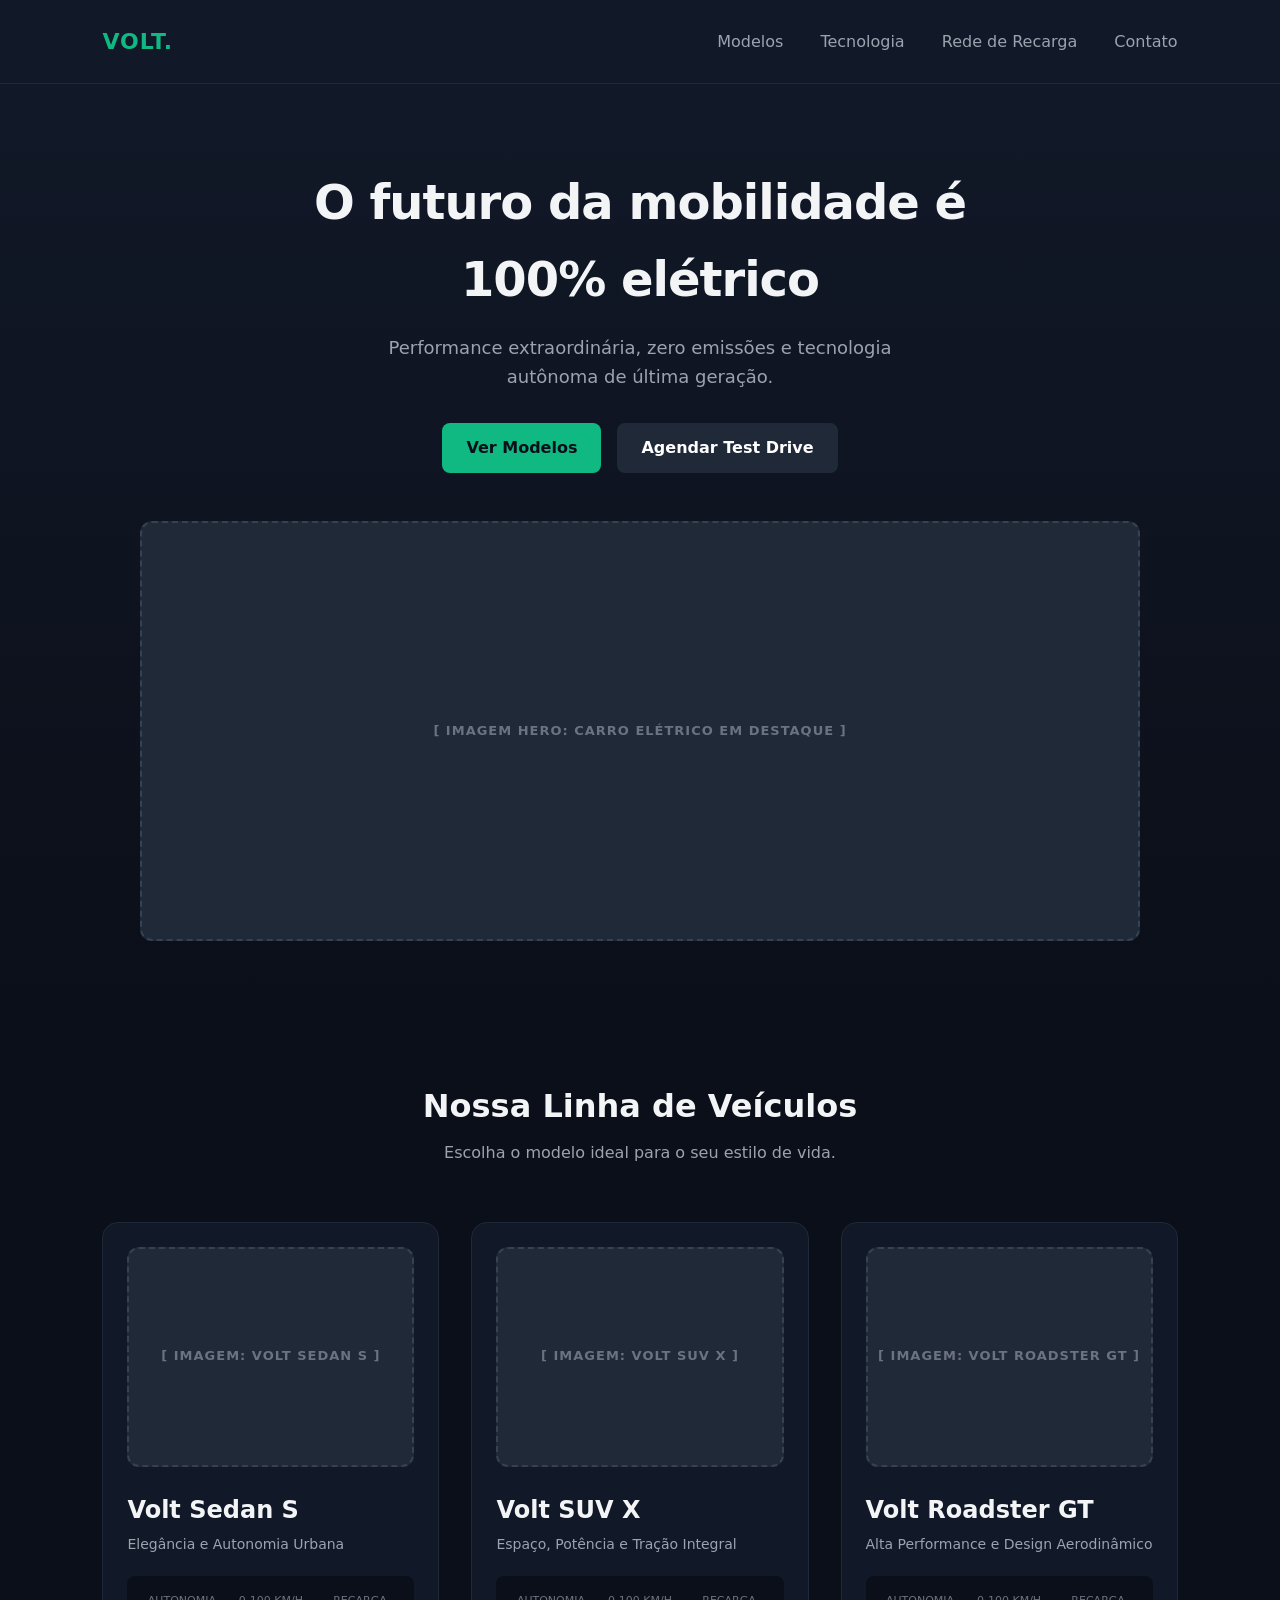
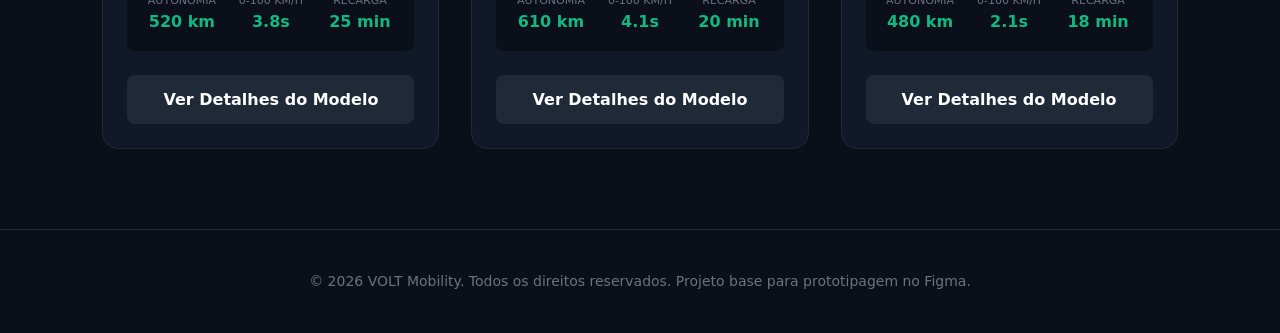
==== index.html @ c81f4721 "Create index.html" ====
<!DOCTYPE html>
<html lang="pt-BR">
<head>
    <meta charset="UTF-8">
    <meta name="viewport" content="width=device-width, initial-scale=1.0">
    <title>Volt Mobility - O Futuro Elétrico</title>
    <style>
        * { margin: 0; padding: 0; box-sizing: border-box; font-family: 'Inter', system-ui, -apple-system, sans-serif; }
        body { background-color: #0b0f19; color: #f3f4f6; line-height: 1.6; }

        /* Header & Nav */
        header { display: flex; justify-content: space-between; align-items: center; padding: 24px 8%; background: #111827; border-bottom: 1px solid #1f2937; position: sticky; top: 0; z-index: 100; }
        .logo { font-size: 22px; font-weight: 800; color: #10b981; letter-spacing: 1px; }
        nav a { color: #9ca3af; text-decoration: none; margin-left: 32px; font-weight: 500; transition: color 0.2s; }
        nav a:hover { color: #ffffff; }

        /* Hero Section */
        .hero { display: flex; flex-direction: column; align-items: center; text-align: center; padding: 80px 8% 60px; background: linear-gradient(180deg, #111827 0%, #0b0f19 100%); }
        .hero h1 { font-size: 48px; font-weight: 800; max-width: 800px; margin-bottom: 16px; letter-spacing: -1px; }
        .hero p { color: #9ca3af; font-size: 18px; max-width: 580px; margin-bottom: 32px; }
        .hero-actions { display: flex; gap: 16px; margin-bottom: 48px; }
        
        /* Image Placeholders */
        .img-placeholder { background: #1f2937; border: 2px dashed #374151; border-radius: 12px; display: flex; align-items: center; justify-content: center; color: #6b7280; font-weight: 600; text-transform: uppercase; letter-spacing: 1px; font-size: 13px; }
        .hero-img-placeholder { width: 100%; max-width: 1000px; height: 420px; }

        /* Model Grid Section */
        .models-section { padding: 80px 8%; }
        .section-header { text-align: center; margin-bottom: 56px; }
        .section-header h2 { font-size: 32px; font-weight: 700; margin-bottom: 8px; }
        .section-header p { color: #9ca3af; }

        .grid-models { display: grid; grid-template-columns: repeat(auto-fit, minmax(320px, 1fr)); gap: 32px; }
        .card { background: #111827; border: 1px solid #1f2937; border-radius: 16px; padding: 24px; display: flex; flex-direction: column; }
        .card-img-placeholder { width: 100%; height: 220px; margin-bottom: 24px; }
        .card h3 { font-size: 24px; font-weight: 700; margin-bottom: 4px; }
        .card .subtitle { color: #9ca3af; font-size: 14px; margin-bottom: 20px; }

        /* Specs Breakdown */
        .specs-grid { display: grid; grid-template-columns: repeat(3, 1fr); gap: 12px; background: #0b0f19; padding: 16px; border-radius: 8px; margin-bottom: 24px; text-align: center; }
        .spec-item span { display: block; font-size: 11px; color: #6b7280; text-transform: uppercase; }
        .spec-item strong { font-size: 16px; color: #10b981; }

        /* Buttons & Actions */
        .btn { display: inline-flex; align-items: center; justify-content: center; padding: 12px 24px; border-radius: 8px; font-weight: 600; text-decoration: none; transition: 0.2s; cursor: pointer; border: none; }
        .btn-primary { background: #10b981; color: #0b0f19; }
        .btn-primary:hover { background: #059669; }
        .btn-secondary { background: #1f2937; color: #ffffff; }
        .btn-secondary:hover { background: #374151; }
        .btn-card { width: 100%; margin-top: auto; }

        /* Footer */
        footer { border-top: 1px solid #1f2937; padding: 40px 8%; text-align: center; color: #6b7280; font-size: 14px; }
    </style>
</head>
<body>

    <header>
        <div class="logo">VOLT.</div>
        <nav>
            <a href="#modelos">Modelos</a>
            <a href="#tecnologia">Tecnologia</a>
            <a href="#recarga">Rede de Recarga</a>
            <a href="#contato">Contato</a>
        </nav>
    </header>

    <section class="hero">
        <h1>O futuro da mobilidade é 100% elétrico</h1>
        <p>Performance extraordinária, zero emissões e tecnologia autônoma de última geração.</p>
        <div class="hero-actions">
            <a href="#modelos" class="btn btn-primary">Ver Modelos</a>
            <a href="#" class="btn btn-secondary">Agendar Test Drive</a>
        </div>
        
        <div class="img-placeholder hero-img-placeholder">
            [ Imagem Hero: Carro Elétrico em Destaque ]
        </div>
    </section>

    <section class="models-section" id="modelos">
        <div class="section-header">
            <h2>Nossa Linha de Veículos</h2>
            <p>Escolha o modelo ideal para o seu estilo de vida.</p>
        </div>

        <div class="grid-models">
            
            <article class="card">
                <div class="img-placeholder card-img-placeholder">
                    [ Imagem: Volt Sedan S ]
                </div>
                <h3>Volt Sedan S</h3>
                <p class="subtitle">Elegância e Autonomia Urbana</p>
                
                <div class="specs-grid">
                    <div class="spec-item">
                        <span>Autonomia</span>
                        <strong>520 km</strong>
                    </div>
                    <div class="spec-item">
                        <span>0-100 km/h</span>
                        <strong>3.8s</strong>
                    </div>
                    <div class="spec-item">
                        <span>Recarga</span>
                        <strong>25 min</strong>
                    </div>
                </div>

                <a href="/modelo-sedan-s.html" class="btn btn-secondary btn-card">Ver Detalhes do Modelo</a>
            </article>

            <article class="card">
                <div class="img-placeholder card-img-placeholder">
                    [ Imagem: Volt SUV X ]
                </div>
                <h3>Volt SUV X</h3>
                <p class="subtitle">Espaço, Potência e Tração Integral</p>
                
                <div class="specs-grid">
                    <div class="spec-item">
                        <span>Autonomia</span>
                        <strong>610 km</strong>
                    </div>
                    <div class="spec-item">
                        <span>0-100 km/h</span>
                        <strong>4.1s</strong>
                    </div>
                    <div class="spec-item">
                        <span>Recarga</span>
                        <strong>20 min</strong>
                    </div>
                </div>

                <a href="/modelo-suv-x.html" class="btn btn-secondary btn-card">Ver Detalhes do Modelo</a>
            </article>

            <article class="card">
                <div class="img-placeholder card-img-placeholder">
                    [ Imagem: Volt Roadster GT ]
                </div>
                <h3>Volt Roadster GT</h3>
                <p class="subtitle">Alta Performance e Design Aerodinâmico</p>
                
                <div class="specs-grid">
                    <div class="spec-item">
                        <span>Autonomia</span>
                        <strong>480 km</strong>
                    </div>
                    <div class="spec-item">
                        <span>0-100 km/h</span>
                        <strong>2.1s</strong>
                    </div>
                    <div class="spec-item">
                        <span>Recarga</span>
                        <strong>18 min</strong>
                    </div>
                </div>

                <a href="/modelo-roadster-gt.html" class="btn btn-secondary btn-card">Ver Detalhes do Modelo</a>
            </article>

        </div>
    </section>

    <footer>
        <p>&copy; 2026 VOLT Mobility. Todos os direitos reservados. Projeto base para prototipagem no Figma.</p>
    </footer>

</body>
</html>
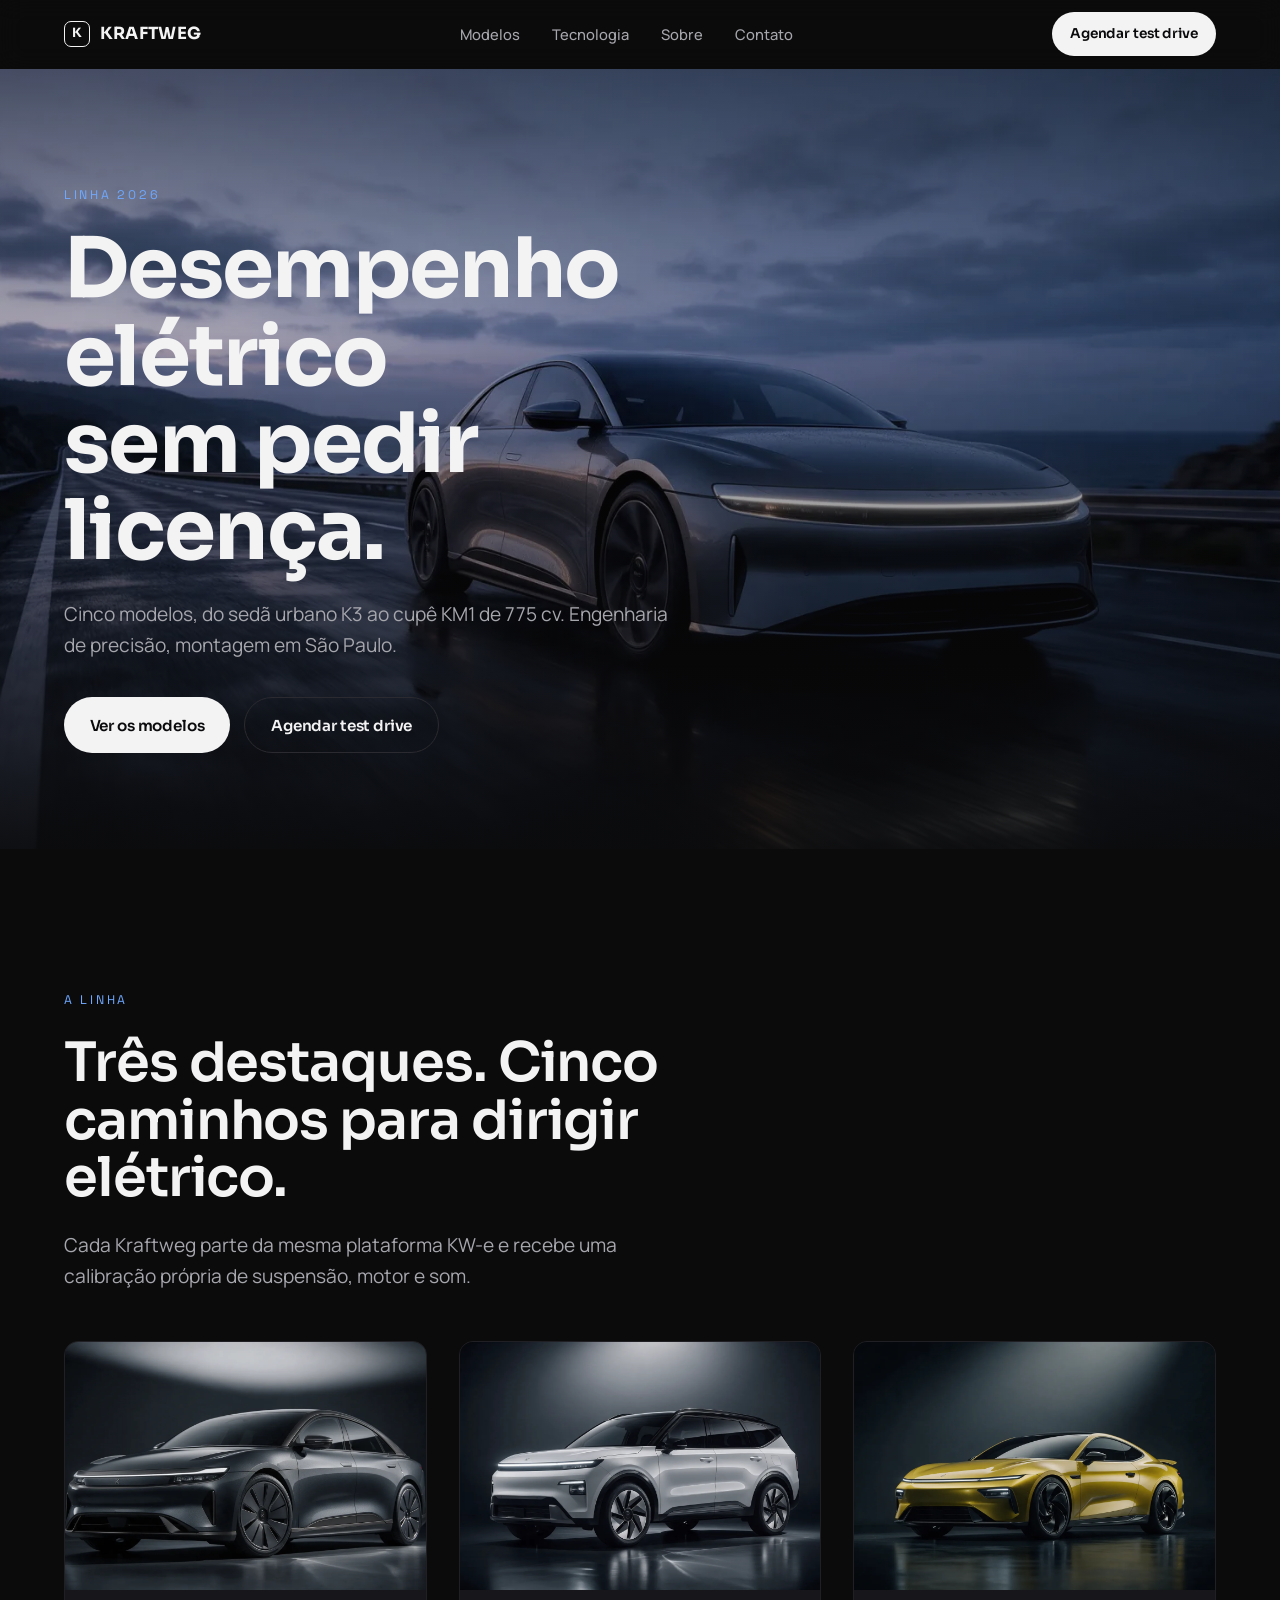
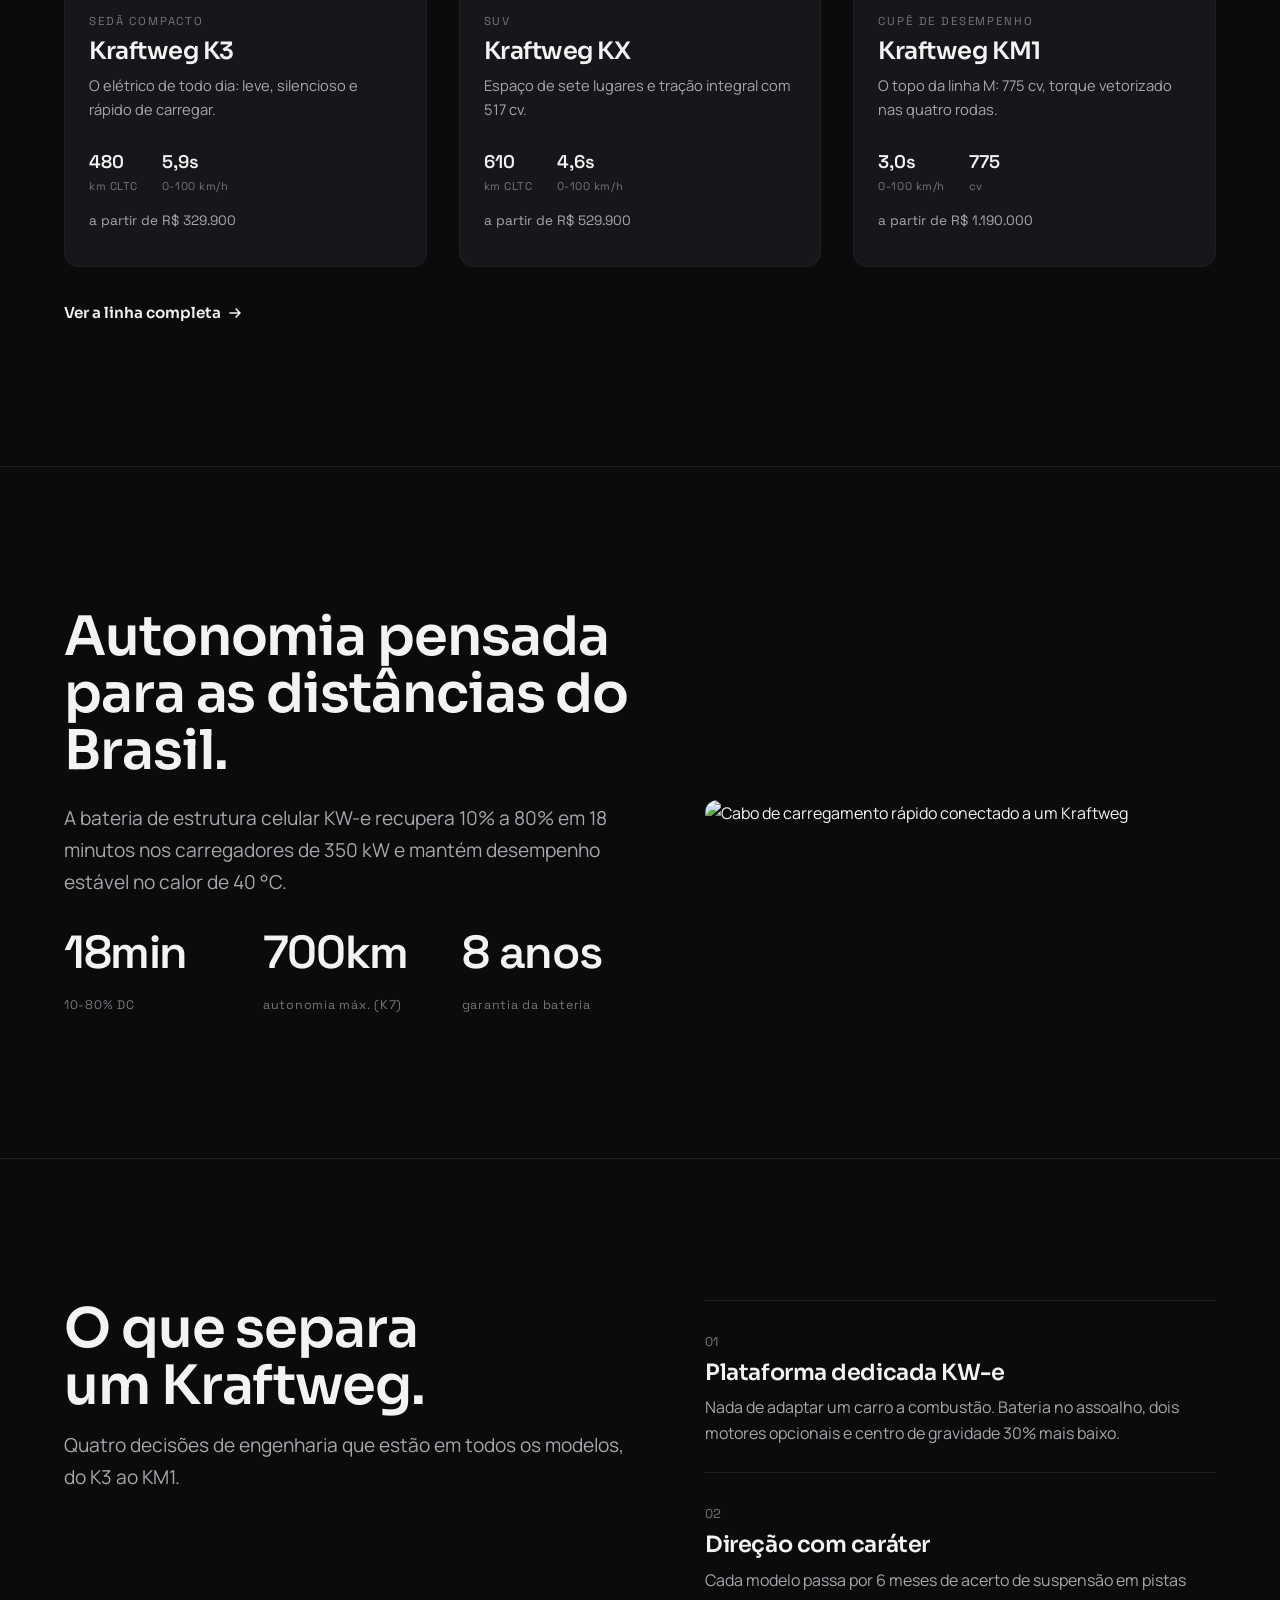
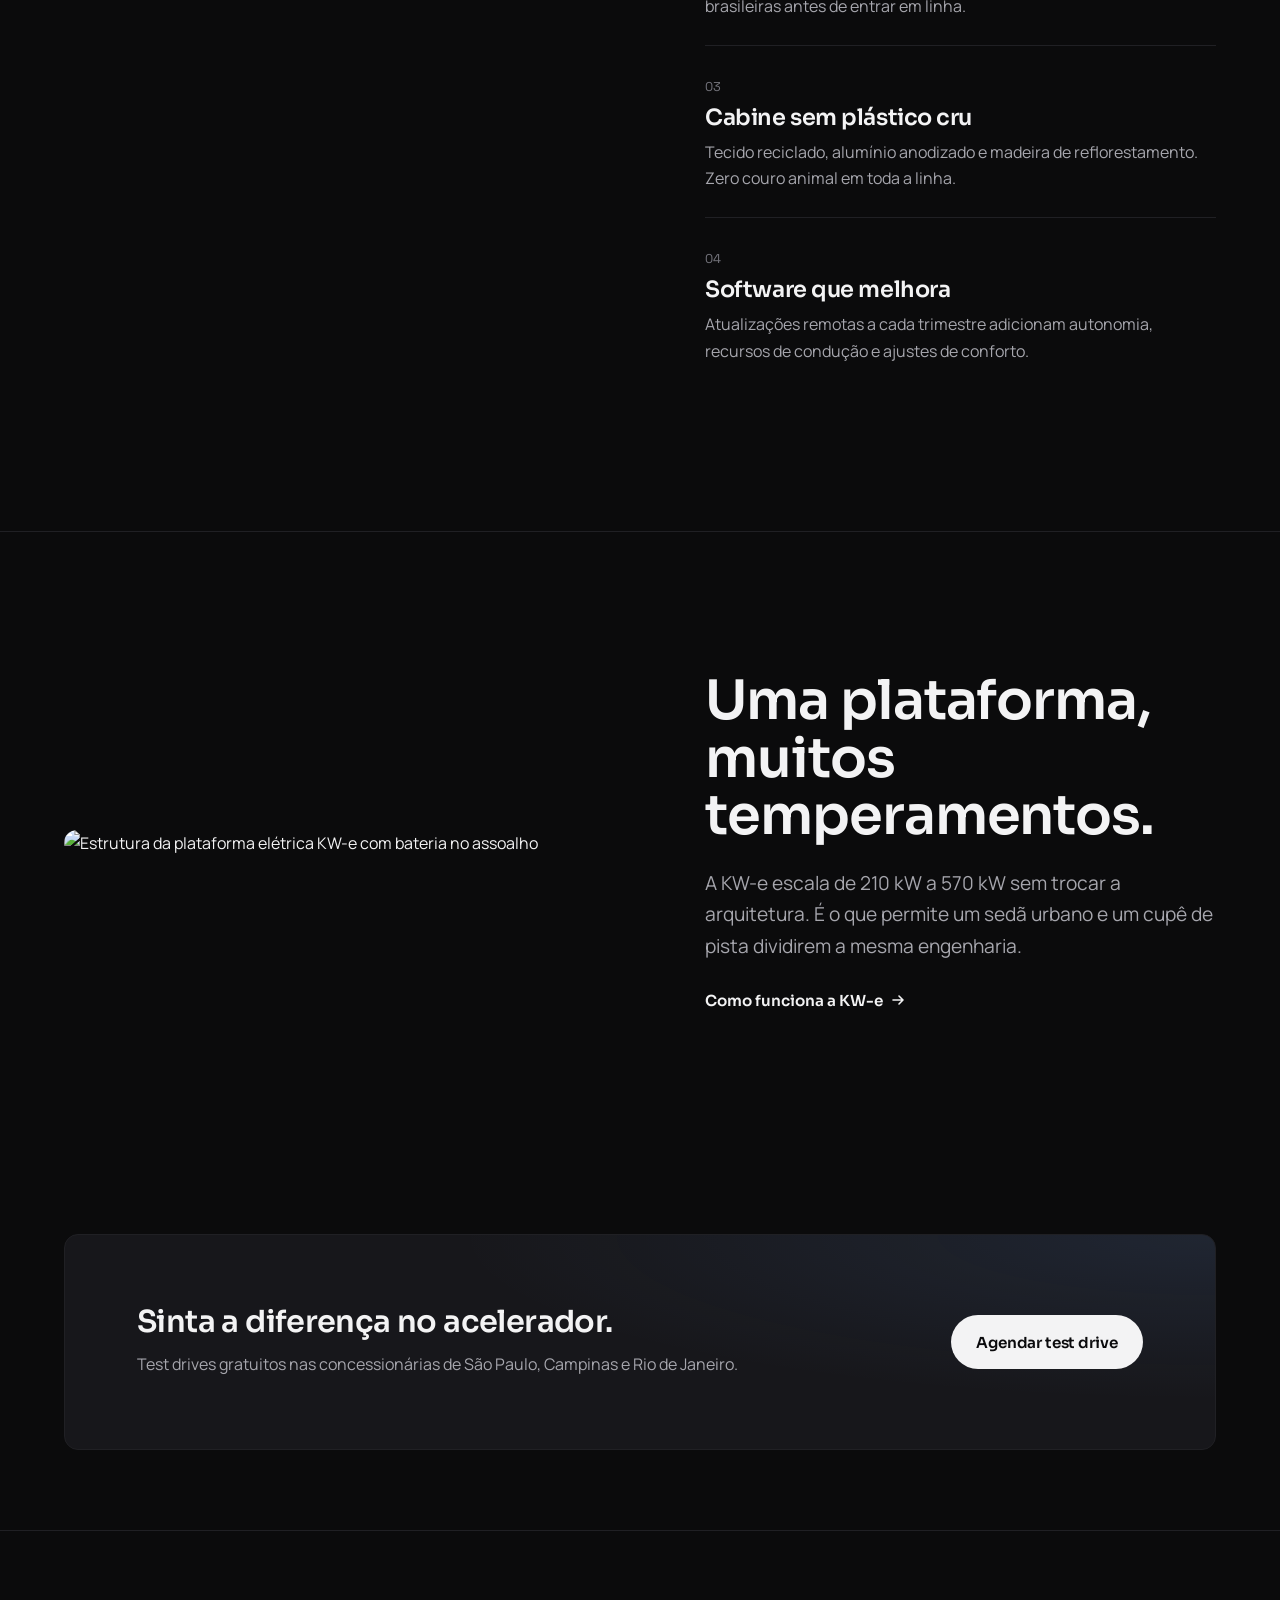
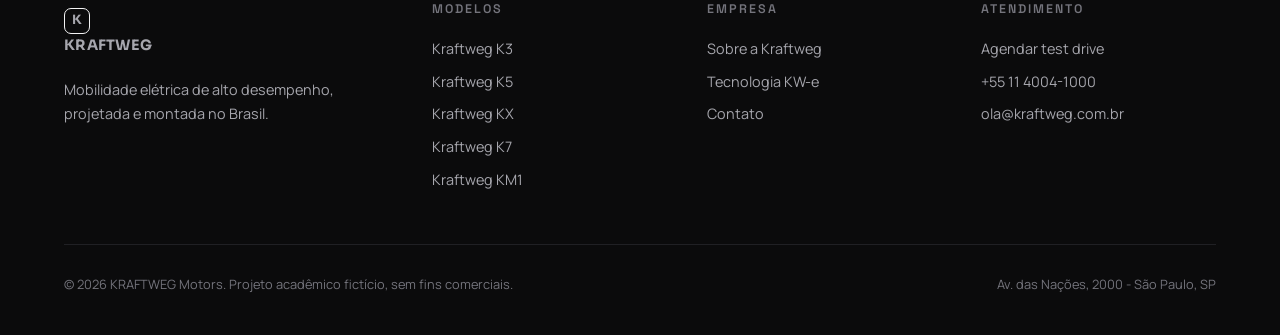
==== commit b06d52ba: "Add files via upload" ====
--- a/index.html
+++ b/index.html
@@ -1,172 +1,253 @@
-<!DOCTYPE html>
+<!doctype html>
 <html lang="pt-BR">
 <head>
-    <meta charset="UTF-8">
-    <meta name="viewport" content="width=device-width, initial-scale=1.0">
-    <title>Volt Mobility - O Futuro Elétrico</title>
-    <style>
-        * { margin: 0; padding: 0; box-sizing: border-box; font-family: 'Inter', system-ui, -apple-system, sans-serif; }
-        body { background-color: #0b0f19; color: #f3f4f6; line-height: 1.6; }
-
-        /* Header & Nav */
-        header { display: flex; justify-content: space-between; align-items: center; padding: 24px 8%; background: #111827; border-bottom: 1px solid #1f2937; position: sticky; top: 0; z-index: 100; }
-        .logo { font-size: 22px; font-weight: 800; color: #10b981; letter-spacing: 1px; }
-        nav a { color: #9ca3af; text-decoration: none; margin-left: 32px; font-weight: 500; transition: color 0.2s; }
-        nav a:hover { color: #ffffff; }
-
-        /* Hero Section */
-        .hero { display: flex; flex-direction: column; align-items: center; text-align: center; padding: 80px 8% 60px; background: linear-gradient(180deg, #111827 0%, #0b0f19 100%); }
-        .hero h1 { font-size: 48px; font-weight: 800; max-width: 800px; margin-bottom: 16px; letter-spacing: -1px; }
-        .hero p { color: #9ca3af; font-size: 18px; max-width: 580px; margin-bottom: 32px; }
-        .hero-actions { display: flex; gap: 16px; margin-bottom: 48px; }
-        
-        /* Image Placeholders */
-        .img-placeholder { background: #1f2937; border: 2px dashed #374151; border-radius: 12px; display: flex; align-items: center; justify-content: center; color: #6b7280; font-weight: 600; text-transform: uppercase; letter-spacing: 1px; font-size: 13px; }
-        .hero-img-placeholder { width: 100%; max-width: 1000px; height: 420px; }
-
-        /* Model Grid Section */
-        .models-section { padding: 80px 8%; }
-        .section-header { text-align: center; margin-bottom: 56px; }
-        .section-header h2 { font-size: 32px; font-weight: 700; margin-bottom: 8px; }
-        .section-header p { color: #9ca3af; }
-
-        .grid-models { display: grid; grid-template-columns: repeat(auto-fit, minmax(320px, 1fr)); gap: 32px; }
-        .card { background: #111827; border: 1px solid #1f2937; border-radius: 16px; padding: 24px; display: flex; flex-direction: column; }
-        .card-img-placeholder { width: 100%; height: 220px; margin-bottom: 24px; }
-        .card h3 { font-size: 24px; font-weight: 700; margin-bottom: 4px; }
-        .card .subtitle { color: #9ca3af; font-size: 14px; margin-bottom: 20px; }
-
-        /* Specs Breakdown */
-        .specs-grid { display: grid; grid-template-columns: repeat(3, 1fr); gap: 12px; background: #0b0f19; padding: 16px; border-radius: 8px; margin-bottom: 24px; text-align: center; }
-        .spec-item span { display: block; font-size: 11px; color: #6b7280; text-transform: uppercase; }
-        .spec-item strong { font-size: 16px; color: #10b981; }
-
-        /* Buttons & Actions */
-        .btn { display: inline-flex; align-items: center; justify-content: center; padding: 12px 24px; border-radius: 8px; font-weight: 600; text-decoration: none; transition: 0.2s; cursor: pointer; border: none; }
-        .btn-primary { background: #10b981; color: #0b0f19; }
-        .btn-primary:hover { background: #059669; }
-        .btn-secondary { background: #1f2937; color: #ffffff; }
-        .btn-secondary:hover { background: #374151; }
-        .btn-card { width: 100%; margin-top: auto; }
-
-        /* Footer */
-        footer { border-top: 1px solid #1f2937; padding: 40px 8%; text-align: center; color: #6b7280; font-size: 14px; }
-    </style>
+<meta charset="utf-8">
+<meta name="viewport" content="width=device-width, initial-scale=1">
+<title>KRAFTWEG: carros elétricos de alto desempenho</title>
+<meta name="description" content="KRAFTWEG Motors: cinco modelos elétricos, do sedã urbano K3 ao cupê KM1 de 775 cv. Engenharia de precisão, montagem em São Paulo.">
+<link rel="preconnect" href="https://fonts.googleapis.com">
+<link rel="preconnect" href="https://fonts.gstatic.com" crossorigin>
+<link href="https://fonts.googleapis.com/css2?family=Sora:wght@400;600;700&family=Manrope:wght@400;500;600&family=Space+Grotesk:wght@400;500;600&display=swap" rel="stylesheet">
+<link rel="icon" type="image/svg+xml" href="assets/img/favicon.svg">
+<link rel="stylesheet" href="assets/css/style.css">
 </head>
 <body>
-
-    <header>
-        <div class="logo">VOLT.</div>
-        <nav>
-            <a href="#modelos">Modelos</a>
-            <a href="#tecnologia">Tecnologia</a>
-            <a href="#recarga">Rede de Recarga</a>
-            <a href="#contato">Contato</a>
-        </nav>
-    </header>
-
-    <section class="hero">
-        <h1>O futuro da mobilidade é 100% elétrico</h1>
-        <p>Performance extraordinária, zero emissões e tecnologia autônoma de última geração.</p>
-        <div class="hero-actions">
-            <a href="#modelos" class="btn btn-primary">Ver Modelos</a>
-            <a href="#" class="btn btn-secondary">Agendar Test Drive</a>
-        </div>
-        
-        <div class="img-placeholder hero-img-placeholder">
-            [ Imagem Hero: Carro Elétrico em Destaque ]
-        </div>
-    </section>
-
-    <section class="models-section" id="modelos">
-        <div class="section-header">
-            <h2>Nossa Linha de Veículos</h2>
-            <p>Escolha o modelo ideal para o seu estilo de vida.</p>
-        </div>
-
-        <div class="grid-models">
-            
-            <article class="card">
-                <div class="img-placeholder card-img-placeholder">
-                    [ Imagem: Volt Sedan S ]
-                </div>
-                <h3>Volt Sedan S</h3>
-                <p class="subtitle">Elegância e Autonomia Urbana</p>
-                
-                <div class="specs-grid">
-                    <div class="spec-item">
-                        <span>Autonomia</span>
-                        <strong>520 km</strong>
-                    </div>
-                    <div class="spec-item">
-                        <span>0-100 km/h</span>
-                        <strong>3.8s</strong>
-                    </div>
-                    <div class="spec-item">
-                        <span>Recarga</span>
-                        <strong>25 min</strong>
-                    </div>
-                </div>
-
-                <a href="/modelo-sedan-s.html" class="btn btn-secondary btn-card">Ver Detalhes do Modelo</a>
-            </article>
-
-            <article class="card">
-                <div class="img-placeholder card-img-placeholder">
-                    [ Imagem: Volt SUV X ]
-                </div>
-                <h3>Volt SUV X</h3>
-                <p class="subtitle">Espaço, Potência e Tração Integral</p>
-                
-                <div class="specs-grid">
-                    <div class="spec-item">
-                        <span>Autonomia</span>
-                        <strong>610 km</strong>
-                    </div>
-                    <div class="spec-item">
-                        <span>0-100 km/h</span>
-                        <strong>4.1s</strong>
-                    </div>
-                    <div class="spec-item">
-                        <span>Recarga</span>
-                        <strong>20 min</strong>
-                    </div>
-                </div>
-
-                <a href="/modelo-suv-x.html" class="btn btn-secondary btn-card">Ver Detalhes do Modelo</a>
-            </article>
-
-            <article class="card">
-                <div class="img-placeholder card-img-placeholder">
-                    [ Imagem: Volt Roadster GT ]
-                </div>
-                <h3>Volt Roadster GT</h3>
-                <p class="subtitle">Alta Performance e Design Aerodinâmico</p>
-                
-                <div class="specs-grid">
-                    <div class="spec-item">
-                        <span>Autonomia</span>
-                        <strong>480 km</strong>
-                    </div>
-                    <div class="spec-item">
-                        <span>0-100 km/h</span>
-                        <strong>2.1s</strong>
-                    </div>
-                    <div class="spec-item">
-                        <span>Recarga</span>
-                        <strong>18 min</strong>
-                    </div>
-                </div>
-
-                <a href="/modelo-roadster-gt.html" class="btn btn-secondary btn-card">Ver Detalhes do Modelo</a>
-            </article>
-
-        </div>
-    </section>
-
-    <footer>
-        <p>&copy; 2026 VOLT Mobility. Todos os direitos reservados. Projeto base para prototipagem no Figma.</p>
-    </footer>
-
+<!-- ================= HEADER ================= -->
+<header class="site-header">
+  <div class="wrap">
+    <nav class="nav" aria-label="Navegação principal">
+      <a class="brand" href="index.html"><span class="brand__mark" aria-hidden="true">K</span> KRAFTWEG</a>
+      <ul class="nav__links" id="nav-links">
+        <li><a href="modelos.html">Modelos</a></li>
+        <li><a href="tecnologia.html">Tecnologia</a></li>
+        <li><a href="sobre.html">Sobre</a></li>
+        <li><a href="contato.html">Contato</a></li>
+      </ul>
+      <div class="nav__actions">
+        <a class="btn btn--primary btn--sm btn--desktop" href="contato.html#test-drive">Agendar test drive</a>
+        <button class="nav__toggle" type="button" aria-label="Abrir menu" aria-expanded="false" aria-controls="nav-links"><span></span></button>
+      </div>
+    </nav>
+  </div>
+</header>
+
+<main>
+<!-- ================= HERO ================= -->
+<!-- TODO imagem: foto do KX ou K7 em estrada ao anoitecer, 3/4 frontal, 1920x1080 -->
+<section class="hero">
+  <div class="hero__media">
+    <img src="assets/img/home-hero.webp" alt="Sedã elétrico KRAFTWEG em uma estrada ao anoitecer">
+  </div>
+  <div class="wrap">
+    <div class="hero__inner">
+      <p class="eyebrow">Linha 2026</p>
+      <h1 class="h-display">Desempenho elétrico<br>sem pedir licença.</h1>
+      <p class="lead">Cinco modelos, do sedã urbano K3 ao cupê KM1 de 775 cv. Engenharia de precisão, montagem em São Paulo.</p>
+      <div class="hero__cta">
+        <a class="btn btn--primary" href="modelos.html">Ver os modelos</a>
+        <a class="btn btn--ghost" href="contato.html#test-drive">Agendar test drive</a>
+      </div>
+    </div>
+  </div>
+</section>
+
+<!-- ================= LINEUP ================= -->
+<section class="section">
+  <div class="wrap">
+    <div class="stack reveal" style="max-width:60ch">
+      <p class="eyebrow">A linha</p>
+      <h2 class="h-section">Três destaques. Cinco caminhos para dirigir elétrico.</h2>
+      <p class="lead">Cada Kraftweg parte da mesma plataforma KW-e e recebe uma calibração própria de suspensão, motor e som.</p>
+    </div>
+
+    <div class="grid grid--3" style="margin-top:3rem">
+      <article class="model-card reveal" data-delay="1">
+        <div class="model-card__media">
+          <!-- TODO imagem: K3 3/4 frontal em estúdio, 900x620 -->
+          <img src="assets/img/k3.webp" alt="Kraftweg K3, sedã compacto elétrico, vista dianteira">
+        </div>
+        <div class="model-card__body">
+          <span class="model-card__cat">Sedã compacto</span>
+          <h3>Kraftweg K3</h3>
+          <p class="muted" style="font-size:0.92rem">O elétrico de todo dia: leve, silencioso e rápido de carregar.</p>
+          <div class="model-card__specs">
+            <div><b>480</b><span>km CLTC</span></div>
+            <div><b>5,9s</b><span>0-100 km/h</span></div>
+          </div>
+          <p class="model-card__price">a partir de R$ 329.900</p>
+          <a class="model-card__link" href="modelo-k3.html" aria-label="Ver detalhes do Kraftweg K3"></a>
+        </div>
+      </article>
+
+      <article class="model-card reveal" data-delay="2">
+        <div class="model-card__media">
+          <!-- TODO imagem: KX 3/4 frontal, SUV, 900x620 -->
+          <img src="assets/img/kx.webp" alt="Kraftweg KX, SUV elétrico, vista dianteira">
+        </div>
+        <div class="model-card__body">
+          <span class="model-card__cat">SUV</span>
+          <h3>Kraftweg KX</h3>
+          <p class="muted" style="font-size:0.92rem">Espaço de sete lugares e tração integral com 517 cv.</p>
+          <div class="model-card__specs">
+            <div><b>610</b><span>km CLTC</span></div>
+            <div><b>4,6s</b><span>0-100 km/h</span></div>
+          </div>
+          <p class="model-card__price">a partir de R$ 529.900</p>
+          <a class="model-card__link" href="modelo-kx.html" aria-label="Ver detalhes do Kraftweg KX"></a>
+        </div>
+      </article>
+
+      <article class="model-card reveal" data-delay="3">
+        <div class="model-card__media">
+          <!-- TODO imagem: KM1 cupê, 3/4 traseiro, 900x620 -->
+          <img src="assets/img/km1.webp" alt="Kraftweg KM1, cupê elétrico de alto desempenho">
+        </div>
+        <div class="model-card__body">
+          <span class="model-card__cat">Cupê de desempenho</span>
+          <h3>Kraftweg KM1</h3>
+          <p class="muted" style="font-size:0.92rem">O topo da linha M: 775 cv, torque vetorizado nas quatro rodas.</p>
+          <div class="model-card__specs">
+            <div><b>3,0s</b><span>0-100 km/h</span></div>
+            <div><b>775</b><span>cv</span></div>
+          </div>
+          <p class="model-card__price">a partir de R$ 1.190.000</p>
+          <a class="model-card__link" href="modelo-km1.html" aria-label="Ver detalhes do Kraftweg KM1"></a>
+        </div>
+      </article>
+    </div>
+
+    <p style="margin-top:2rem" class="reveal">
+      <a class="link-arrow" href="modelos.html">Ver a linha completa
+        <svg width="16" height="16" viewBox="0 0 16 16" fill="none" aria-hidden="true"><path d="M3 8h10M9 4l4 4-4 4" stroke="currentColor" stroke-width="1.6" stroke-linecap="round" stroke-linejoin="round"/></svg>
+      </a>
+    </p>
+  </div>
+</section>
+
+<!-- ================= AUTONOMIA (split) ================= -->
+<section class="section divider">
+  <div class="wrap">
+    <div class="split">
+      <div class="stack reveal">
+        <h2 class="h-section">Autonomia pensada para as distâncias do Brasil.</h2>
+        <p class="lead">A bateria de estrutura celular KW-e recupera 10% a 80% em 18 minutos nos carregadores de 350 kW e mantém desempenho estável no calor de 40 °C.</p>
+        <div class="stat-row" style="margin-top:1rem">
+          <div class="stat"><b>18min</b><span>10-80% DC</span></div>
+          <div class="stat"><b>700km</b><span>autonomia máx. (K7)</span></div>
+          <div class="stat"><b>8 anos</b><span>garantia da bateria</span></div>
+        </div>
+      </div>
+      <div class="split__media reveal" data-delay="1">
+        <!-- TODO imagem: carregador rápido conectado ao carro, detalhe, 1000x1100 -->
+        <img src="https://picsum.photos/seed/kraftweg-charging-detail/1200/900?grayscale" alt="Cabo de carregamento rápido conectado a um Kraftweg" style="border-radius:var(--radius);width:100%">
+      </div>
+    </div>
+  </div>
+</section>
+
+<!-- ================= PILARES ================= -->
+<section class="section divider">
+  <div class="wrap">
+    <div class="split" style="align-items:start">
+      <div class="reveal" style="position:sticky;top:120px">
+        <h2 class="h-section">O que separa<br>um Kraftweg.</h2>
+        <p class="lead" style="margin-top:1rem">Quatro decisões de engenharia que estão em todos os modelos, do K3 ao KM1.</p>
+      </div>
+      <div>
+        <div class="pillar reveal">
+          <span class="pillar__num">01</span>
+          <h3>Plataforma dedicada KW-e</h3>
+          <p class="muted">Nada de adaptar um carro a combustão. Bateria no assoalho, dois motores opcionais e centro de gravidade 30% mais baixo.</p>
+        </div>
+        <div class="pillar reveal">
+          <span class="pillar__num">02</span>
+          <h3>Direção com caráter</h3>
+          <p class="muted">Cada modelo passa por 6 meses de acerto de suspensão em pistas brasileiras antes de entrar em linha.</p>
+        </div>
+        <div class="pillar reveal">
+          <span class="pillar__num">03</span>
+          <h3>Cabine sem plástico cru</h3>
+          <p class="muted">Tecido reciclado, alumínio anodizado e madeira de reflorestamento. Zero couro animal em toda a linha.</p>
+        </div>
+        <div class="pillar reveal">
+          <span class="pillar__num">04</span>
+          <h3>Software que melhora</h3>
+          <p class="muted">Atualizações remotas a cada trimestre adicionam autonomia, recursos de condução e ajustes de conforto.</p>
+        </div>
+      </div>
+    </div>
+  </div>
+</section>
+
+<!-- ================= TECH TEASER ================= -->
+<section class="section divider">
+  <div class="wrap">
+    <div class="split split--reverse">
+      <div class="stack reveal">
+        <h2 class="h-section">Uma plataforma, muitos temperamentos.</h2>
+        <p class="lead">A KW-e escala de 210 kW a 570 kW sem trocar a arquitetura. É o que permite um sedã urbano e um cupê de pista dividirem a mesma engenharia.</p>
+        <p><a class="link-arrow" href="tecnologia.html">Como funciona a KW-e
+          <svg width="16" height="16" viewBox="0 0 16 16" fill="none" aria-hidden="true"><path d="M3 8h10M9 4l4 4-4 4" stroke="currentColor" stroke-width="1.6" stroke-linecap="round" stroke-linejoin="round"/></svg>
+        </a></p>
+      </div>
+      <div class="split__media reveal" data-delay="1">
+        <!-- TODO imagem: render técnico da plataforma / skateboard chassis, 1000x900 -->
+        <img src="https://picsum.photos/seed/kraftweg-platform-tech/1200/900?grayscale" alt="Estrutura da plataforma elétrica KW-e com bateria no assoalho" style="border-radius:var(--radius);width:100%">
+      </div>
+    </div>
+  </div>
+</section>
+
+<!-- ================= CTA ================= -->
+<section class="section--tight">
+  <div class="wrap">
+    <div class="cta-band reveal">
+      <div class="stack-sm">
+        <h2 class="h-sub">Sinta a diferença no acelerador.</h2>
+        <p class="muted">Test drives gratuitos nas concessionárias de São Paulo, Campinas e Rio de Janeiro.</p>
+      </div>
+      <a class="btn btn--primary" href="contato.html#test-drive">Agendar test drive</a>
+    </div>
+  </div>
+</section>
+</main>
+
+<!-- ================= FOOTER ================= -->
+<footer class="site-footer">
+  <div class="wrap">
+    <div class="footer-top">
+      <div>
+        <a class="brand" href="index.html"><span class="brand__mark" aria-hidden="true">K</span> KRAFTWEG</a>
+        <p class="muted" style="margin-top:1rem;max-width:34ch;font-size:0.9rem">Mobilidade elétrica de alto desempenho, projetada e montada no Brasil.</p>
+      </div>
+      <div>
+        <h4>Modelos</h4>
+        <a href="modelo-k3.html">Kraftweg K3</a>
+        <a href="modelo-k5.html">Kraftweg K5</a>
+        <a href="modelo-kx.html">Kraftweg KX</a>
+        <a href="modelo-k7.html">Kraftweg K7</a>
+        <a href="modelo-km1.html">Kraftweg KM1</a>
+      </div>
+      <div>
+        <h4>Empresa</h4>
+        <a href="sobre.html">Sobre a Kraftweg</a>
+        <a href="tecnologia.html">Tecnologia KW-e</a>
+        <a href="contato.html">Contato</a>
+      </div>
+      <div>
+        <h4>Atendimento</h4>
+        <a href="contato.html#test-drive">Agendar test drive</a>
+        <a href="tel:+551140041000">+55 11 4004-1000</a>
+        <a href="mailto:ola@kraftweg.com.br">ola@kraftweg.com.br</a>
+      </div>
+    </div>
+    <div class="footer-bottom">
+      <span>© <span data-year>2026</span> KRAFTWEG Motors. Projeto acadêmico fictício, sem fins comerciais.</span>
+      <span>Av. das Nações, 2000 - São Paulo, SP</span>
+    </div>
+  </div>
+</footer>
+
+<script src="assets/js/main.js"></script>
 </body>
 </html>
--- a/assets/css/style.css
+++ b/assets/css/style.css
@@ -0,0 +1,415 @@
+/* KRAFTWEG — sistema de design
+   Tema único: dark / cold luxury. Acento: ice-blue, usado com parcimônia.
+   Fonte display: Sora. Corpo: Manrope. Números técnicos: Space Grotesk. */
+
+:root {
+  --bg:        #0b0b0c;
+  --bg-2:      #141417;
+  --surface:   #17171b;
+  --surface-2: #1e1e23;
+  --line:      #2a2a30;
+  --line-soft: #202024;
+  --text:      #f3f3f4;
+  --text-mut:  #a6a6ad;
+  --text-dim:  #74747c;
+  --accent:    #6ea8ff;
+  --accent-ink:#0a0a0c;
+
+  --radius:    14px;
+  --radius-sm: 10px;
+  --maxw:      1280px;
+  --pad-x:     clamp(1.25rem, 5vw, 4rem);
+  --section-y: clamp(4.5rem, 11vw, 9rem);
+
+  --font-display: "Sora", ui-sans-serif, system-ui, sans-serif;
+  --font-body:    "Manrope", ui-sans-serif, system-ui, sans-serif;
+  --font-mono:    "Space Grotesk", ui-monospace, monospace;
+
+  --ease: cubic-bezier(0.16, 1, 0.3, 1);
+}
+
+/* ---------- reset ---------- */
+*, *::before, *::after { box-sizing: border-box; margin: 0; padding: 0; }
+html { scroll-behavior: smooth; -webkit-text-size-adjust: 100%; }
+@media (prefers-reduced-motion: reduce) { html { scroll-behavior: auto; } }
+
+body {
+  background: var(--bg);
+  color: var(--text);
+  font-family: var(--font-body);
+  font-size: 1rem;
+  line-height: 1.65;
+  -webkit-font-smoothing: antialiased;
+  text-rendering: optimizeLegibility;
+  overflow-x: hidden;
+}
+
+img { max-width: 100%; display: block; }
+a { color: inherit; text-decoration: none; }
+button { font: inherit; color: inherit; cursor: pointer; background: none; border: none; }
+ul { list-style: none; }
+
+::selection { background: var(--accent); color: var(--accent-ink); }
+
+:focus-visible {
+  outline: 2px solid var(--accent);
+  outline-offset: 3px;
+  border-radius: 4px;
+}
+
+/* ---------- tipografia ---------- */
+h1, h2, h3, h4 {
+  font-family: var(--font-display);
+  font-weight: 600;
+  line-height: 1.05;
+  letter-spacing: -0.02em;
+}
+
+.h-display { font-size: clamp(2.6rem, 7vw, 5.2rem); font-weight: 700; }
+.h-section { font-size: clamp(2rem, 4.5vw, 3.4rem); }
+.h-sub     { font-size: clamp(1.35rem, 2.6vw, 1.9rem); }
+
+.lead {
+  font-size: clamp(1.05rem, 1.5vw, 1.2rem);
+  color: var(--text-mut);
+  max-width: 54ch;
+}
+
+.eyebrow {
+  font-family: var(--font-mono);
+  font-size: 0.78rem;
+  letter-spacing: 0.22em;
+  text-transform: uppercase;
+  color: var(--accent);
+}
+
+.muted { color: var(--text-mut); }
+
+/* ---------- layout ---------- */
+.wrap {
+  width: 100%;
+  max-width: var(--maxw);
+  margin-inline: auto;
+  padding-inline: var(--pad-x);
+}
+
+.section { padding-block: var(--section-y); }
+.section--tight { padding-block: clamp(3rem, 7vw, 5rem); }
+.divider { border-top: 1px solid var(--line-soft); }
+
+.stack-sm > * + * { margin-top: 0.75rem; }
+.stack   > * + * { margin-top: 1.5rem; }
+.stack-lg > * + * { margin-top: 2.5rem; }
+
+/* ---------- botões ---------- */
+.btn {
+  display: inline-flex;
+  align-items: center;
+  gap: 0.55rem;
+  padding: 0.9rem 1.6rem;
+  border-radius: 999px;
+  font-family: var(--font-display);
+  font-weight: 600;
+  font-size: 0.95rem;
+  letter-spacing: -0.01em;
+  white-space: nowrap;
+  transition: transform 0.18s var(--ease), background-color 0.18s var(--ease), border-color 0.18s var(--ease);
+}
+.btn:active { transform: translateY(1px) scale(0.99); }
+
+.btn--primary {
+  background: var(--text);
+  color: var(--accent-ink);
+}
+.btn--primary:hover { background: #fff; }
+
+.btn--ghost {
+  border: 1px solid var(--line);
+  color: var(--text);
+}
+.btn--ghost:hover { border-color: var(--text-mut); background: var(--surface); }
+
+.btn--sm { padding: 0.65rem 1.15rem; font-size: 0.85rem; }
+
+.link-arrow {
+  display: inline-flex;
+  align-items: center;
+  gap: 0.4rem;
+  font-family: var(--font-display);
+  font-weight: 600;
+  font-size: 0.95rem;
+  color: var(--text);
+}
+.link-arrow svg { transition: transform 0.2s var(--ease); }
+.link-arrow:hover svg { transform: translateX(4px); }
+
+/* ---------- header ---------- */
+.site-header {
+  position: sticky;
+  top: 0;
+  z-index: 50;
+  background: color-mix(in srgb, var(--bg) 82%, transparent);
+  backdrop-filter: blur(12px);
+  border-bottom: 1px solid transparent;
+  transition: border-color 0.3s var(--ease), background-color 0.3s var(--ease);
+}
+.site-header[data-scrolled="true"] {
+  border-bottom-color: var(--line-soft);
+  background: color-mix(in srgb, var(--bg) 92%, transparent);
+}
+
+.nav {
+  display: flex;
+  align-items: center;
+  justify-content: space-between;
+  height: 68px;
+  gap: 2rem;
+}
+
+.brand {
+  display: inline-flex;
+  align-items: center;
+  gap: 0.6rem;
+  font-family: var(--font-display);
+  font-weight: 700;
+  letter-spacing: 0.02em;
+  font-size: 1.05rem;
+}
+.brand__mark {
+  width: 26px; height: 26px;
+  display: grid; place-items: center;
+  border: 1.5px solid var(--text);
+  border-radius: 7px;
+  font-size: 0.8rem;
+  font-weight: 700;
+}
+
+.nav__links {
+  display: flex;
+  gap: 2rem;
+  font-size: 0.92rem;
+  font-weight: 500;
+}
+.nav__links a { color: var(--text-mut); transition: color 0.15s var(--ease); }
+.nav__links a:hover,
+.nav__links a[aria-current="page"] { color: var(--text); }
+
+.nav__actions { display: flex; align-items: center; gap: 0.75rem; }
+
+.nav__toggle { display: none; width: 40px; height: 40px; border: 1px solid var(--line); border-radius: 10px; align-items: center; justify-content: center; }
+.nav__toggle span, .nav__toggle span::before, .nav__toggle span::after {
+  content: ""; display: block; width: 16px; height: 1.5px; background: var(--text);
+  transition: transform 0.25s var(--ease), opacity 0.2s var(--ease);
+}
+.nav__toggle span::before { transform: translateY(-5px); }
+.nav__toggle span::after  { transform: translateY(3.5px); }
+.nav[data-open="true"] .nav__toggle span { background: transparent; }
+.nav[data-open="true"] .nav__toggle span::before { transform: rotate(45deg); }
+.nav[data-open="true"] .nav__toggle span::after  { transform: rotate(-45deg) translateY(-1px); }
+
+@media (max-width: 900px) {
+  .nav__toggle { display: inline-flex; }
+  .nav__links {
+    position: fixed;
+    inset: 68px 0 auto 0;
+    flex-direction: column;
+    gap: 0;
+    background: var(--bg-2);
+    border-bottom: 1px solid var(--line);
+    padding: 0.5rem var(--pad-x) 1.5rem;
+    font-size: 1.05rem;
+    transform: translateY(-120%);
+    transition: transform 0.35s var(--ease);
+  }
+  .nav[data-open="true"] .nav__links { transform: translateY(0); }
+  .nav__links a { padding: 0.9rem 0; border-bottom: 1px solid var(--line-soft); }
+  .nav__actions .btn--desktop { display: none; }
+}
+
+/* ---------- hero ---------- */
+.hero {
+  position: relative;
+  min-height: min(88dvh, 780px);
+  display: flex;
+  align-items: flex-end;
+  padding-bottom: clamp(3rem, 8vw, 6rem);
+  padding-top: clamp(2rem, 6vw, 4rem);
+  overflow: hidden;
+}
+.hero__media {
+  position: absolute;
+  inset: 0;
+  z-index: -1;
+}
+.hero__media img { width: 100%; height: 100%; object-fit: cover; filter: grayscale(0.08) contrast(1.05) saturate(1.05); }
+.hero__media::after {
+  content: "";
+  position: absolute; inset: 0;
+  background: linear-gradient(180deg, rgba(11,11,12,0.45) 0%, rgba(11,11,12,0.15) 35%, rgba(11,11,12,0.92) 100%);
+}
+.hero__inner { max-width: 62ch; }
+.hero h1 { margin-top: 1.2rem; }
+.hero .lead { margin-top: 1.5rem; }
+.hero__cta { display: flex; flex-wrap: wrap; gap: 0.9rem; margin-top: 2.2rem; }
+
+.hero--compact { min-height: auto; }
+.hero--compact .hero__inner { padding-top: clamp(3rem, 9vw, 6rem); }
+
+/* ---------- grid utils ---------- */
+.grid { display: grid; gap: clamp(1rem, 2.5vw, 2rem); }
+.grid--2 { grid-template-columns: repeat(2, 1fr); }
+.grid--3 { grid-template-columns: repeat(3, 1fr); }
+.grid--auto { grid-template-columns: repeat(auto-fit, minmax(260px, 1fr)); }
+@media (max-width: 820px) { .grid--2, .grid--3 { grid-template-columns: 1fr; } }
+
+.split {
+  display: grid;
+  grid-template-columns: 1.05fr 0.95fr;
+  gap: clamp(2rem, 6vw, 5rem);
+  align-items: center;
+}
+.split--reverse .split__media { order: -1; }
+@media (max-width: 900px) {
+  .split { grid-template-columns: 1fr; }
+  .split--reverse .split__media { order: 0; }
+}
+
+/* ---------- model cards ---------- */
+.model-card {
+  position: relative;
+  display: flex;
+  flex-direction: column;
+  border: 1px solid var(--line-soft);
+  border-radius: var(--radius);
+  overflow: hidden;
+  background: var(--surface);
+  transition: border-color 0.25s var(--ease), transform 0.25s var(--ease);
+}
+.model-card:hover { border-color: var(--line); transform: translateY(-4px); }
+.model-card__media { aspect-ratio: 16 / 11; overflow: hidden; background: var(--bg-2); }
+.model-card__media img { width: 100%; height: 100%; object-fit: cover; filter: grayscale(0.05) saturate(1.05); transition: transform 0.6s var(--ease); }
+.model-card:hover .model-card__media img { transform: scale(1.04); }
+.model-card__body { padding: 1.4rem 1.5rem 1.6rem; display: flex; flex-direction: column; gap: 0.5rem; flex: 1; }
+.model-card__body h3 { font-size: 1.5rem; }
+.model-card__cat { font-family: var(--font-mono); font-size: 0.72rem; letter-spacing: 0.16em; text-transform: uppercase; color: var(--text-dim); }
+.model-card__specs { display: flex; gap: 1.5rem; margin-top: auto; padding-top: 1.1rem; font-family: var(--font-mono); }
+.model-card__specs div { display: flex; flex-direction: column; }
+.model-card__specs b { font-size: 1.15rem; font-weight: 600; }
+.model-card__specs span { font-size: 0.7rem; color: var(--text-dim); letter-spacing: 0.05em; }
+.model-card__price { font-family: var(--font-mono); font-size: 0.85rem; color: var(--text-mut); margin-top: 0.4rem; }
+.model-card a.model-card__link::after { content: ""; position: absolute; inset: 0; }
+
+/* ---------- filtros ---------- */
+.filters { display: flex; flex-wrap: wrap; gap: 0.6rem; }
+.filters button {
+  padding: 0.5rem 1.05rem;
+  border: 1px solid var(--line);
+  border-radius: 999px;
+  font-size: 0.85rem;
+  font-weight: 500;
+  color: var(--text-mut);
+  transition: all 0.18s var(--ease);
+}
+.filters button[aria-pressed="true"] { background: var(--text); color: var(--accent-ink); border-color: var(--text); }
+.filters button:hover:not([aria-pressed="true"]) { color: var(--text); border-color: var(--text-mut); }
+
+/* ---------- pillars / feature rows ---------- */
+.pillar { padding: 1.6rem 0; border-top: 1px solid var(--line-soft); }
+.pillar__num { font-family: var(--font-mono); font-size: 0.8rem; color: var(--text-dim); }
+.pillar h3 { font-size: 1.4rem; margin: 0.5rem 0 0.6rem; }
+
+.stat-row {
+  display: grid;
+  grid-template-columns: repeat(auto-fit, minmax(140px, 1fr));
+  gap: 1.5rem 2rem;
+  font-family: var(--font-mono);
+}
+.stat-row .stat b {
+  display: block;
+  font-size: clamp(2rem, 4vw, 2.9rem);
+  font-weight: 600;
+  letter-spacing: -0.03em;
+}
+.stat-row .stat span { font-size: 0.78rem; color: var(--text-dim); letter-spacing: 0.06em; }
+
+/* ---------- spec table (detalhe) ---------- */
+.spec-groups { display: grid; grid-template-columns: repeat(auto-fit, minmax(240px, 1fr)); gap: 2.5rem; }
+.spec-group h4 { font-size: 0.8rem; font-family: var(--font-mono); letter-spacing: 0.16em; text-transform: uppercase; color: var(--text-dim); margin-bottom: 0.9rem; }
+.spec-group dl { display: grid; }
+.spec-group .row { display: flex; justify-content: space-between; gap: 1rem; padding: 0.7rem 0; border-bottom: 1px solid var(--line-soft); font-size: 0.92rem; }
+.spec-group .row dt { color: var(--text-mut); }
+.spec-group .row dd { font-family: var(--font-mono); text-align: right; }
+
+/* ---------- colorways ---------- */
+.colorways { display: flex; flex-wrap: wrap; gap: 0.9rem; }
+.swatch { display: flex; align-items: center; gap: 0.6rem; font-size: 0.85rem; color: var(--text-mut); }
+.swatch i { width: 26px; height: 26px; border-radius: 999px; border: 1px solid rgba(255,255,255,0.15); display: block; }
+
+/* ---------- CTA band ---------- */
+.cta-band {
+  border: 1px solid var(--line-soft);
+  border-radius: var(--radius);
+  padding: clamp(2.5rem, 6vw, 4.5rem);
+  background:
+    radial-gradient(120% 140% at 100% 0%, rgba(110,168,255,0.10), transparent 55%),
+    var(--surface);
+  display: flex;
+  flex-wrap: wrap;
+  align-items: center;
+  justify-content: space-between;
+  gap: 2rem;
+}
+
+/* ---------- form ---------- */
+.form { display: grid; gap: 1.4rem; max-width: 520px; }
+.field { display: grid; gap: 0.45rem; }
+.field label { font-size: 0.85rem; font-weight: 600; font-family: var(--font-display); }
+.field input, .field select, .field textarea {
+  background: var(--surface);
+  border: 1px solid var(--line);
+  border-radius: var(--radius-sm);
+  padding: 0.8rem 0.95rem;
+  color: var(--text);
+  font: inherit;
+  transition: border-color 0.15s var(--ease);
+}
+.field input::placeholder, .field textarea::placeholder { color: var(--text-dim); }
+.field input:focus, .field select:focus, .field textarea:focus { outline: none; border-color: var(--accent); }
+.field .hint { font-size: 0.78rem; color: var(--text-dim); }
+.field .err { font-size: 0.78rem; color: #ff8f8f; display: none; }
+.field[data-invalid="true"] input,
+.field[data-invalid="true"] textarea { border-color: #ff8f8f; }
+.field[data-invalid="true"] .err { display: block; }
+.form__note { font-size: 0.82rem; color: var(--text-dim); }
+.form__ok { display: none; padding: 1rem 1.2rem; border: 1px solid var(--accent); border-radius: var(--radius-sm); color: var(--text); font-size: 0.9rem; }
+.form__ok[data-show="true"] { display: block; }
+
+/* ---------- footer ---------- */
+.site-footer { border-top: 1px solid var(--line-soft); padding-block: clamp(3rem, 6vw, 4.5rem) 2.5rem; }
+.footer-top { display: grid; grid-template-columns: 1.4fr repeat(3, 1fr); gap: 2.5rem; }
+.footer-top h4 { font-size: 0.78rem; font-family: var(--font-mono); letter-spacing: 0.16em; text-transform: uppercase; color: var(--text-dim); margin-bottom: 1rem; }
+.footer-top a { color: var(--text-mut); font-size: 0.9rem; display: block; padding: 0.28rem 0; transition: color 0.15s var(--ease); }
+.footer-top a:hover { color: var(--text); }
+.footer-bottom { display: flex; flex-wrap: wrap; justify-content: space-between; gap: 1rem; margin-top: 3rem; padding-top: 1.8rem; border-top: 1px solid var(--line-soft); font-size: 0.8rem; color: var(--text-dim); }
+@media (max-width: 820px) { .footer-top { grid-template-columns: 1fr 1fr; } }
+@media (max-width: 480px) { .footer-top { grid-template-columns: 1fr; } }
+
+/* ---------- reveal (motion) ---------- */
+@media (prefers-reduced-motion: no-preference) {
+  html.js .reveal { opacity: 0; transform: translateY(22px); transition: opacity 0.7s var(--ease), transform 0.7s var(--ease); }
+  html.js .reveal.is-visible { opacity: 1; transform: none; }
+  html.js .reveal[data-delay="1"] { transition-delay: 0.08s; }
+  html.js .reveal[data-delay="2"] { transition-delay: 0.16s; }
+  html.js .reveal[data-delay="3"] { transition-delay: 0.24s; }
+}
+
+/* ---------- misc ---------- */
+.badge {
+  display: inline-flex; align-items: center; gap: 0.4rem;
+  font-family: var(--font-mono); font-size: 0.72rem; letter-spacing: 0.12em; text-transform: uppercase;
+  color: var(--text-mut); border: 1px solid var(--line); border-radius: 999px; padding: 0.35rem 0.8rem;
+}
+.crumbs { font-size: 0.82rem; color: var(--text-dim); font-family: var(--font-mono); }
+.crumbs a:hover { color: var(--text); }
+.prose p { max-width: 62ch; color: var(--text-mut); }
+.prose p + p { margin-top: 1.1rem; }
